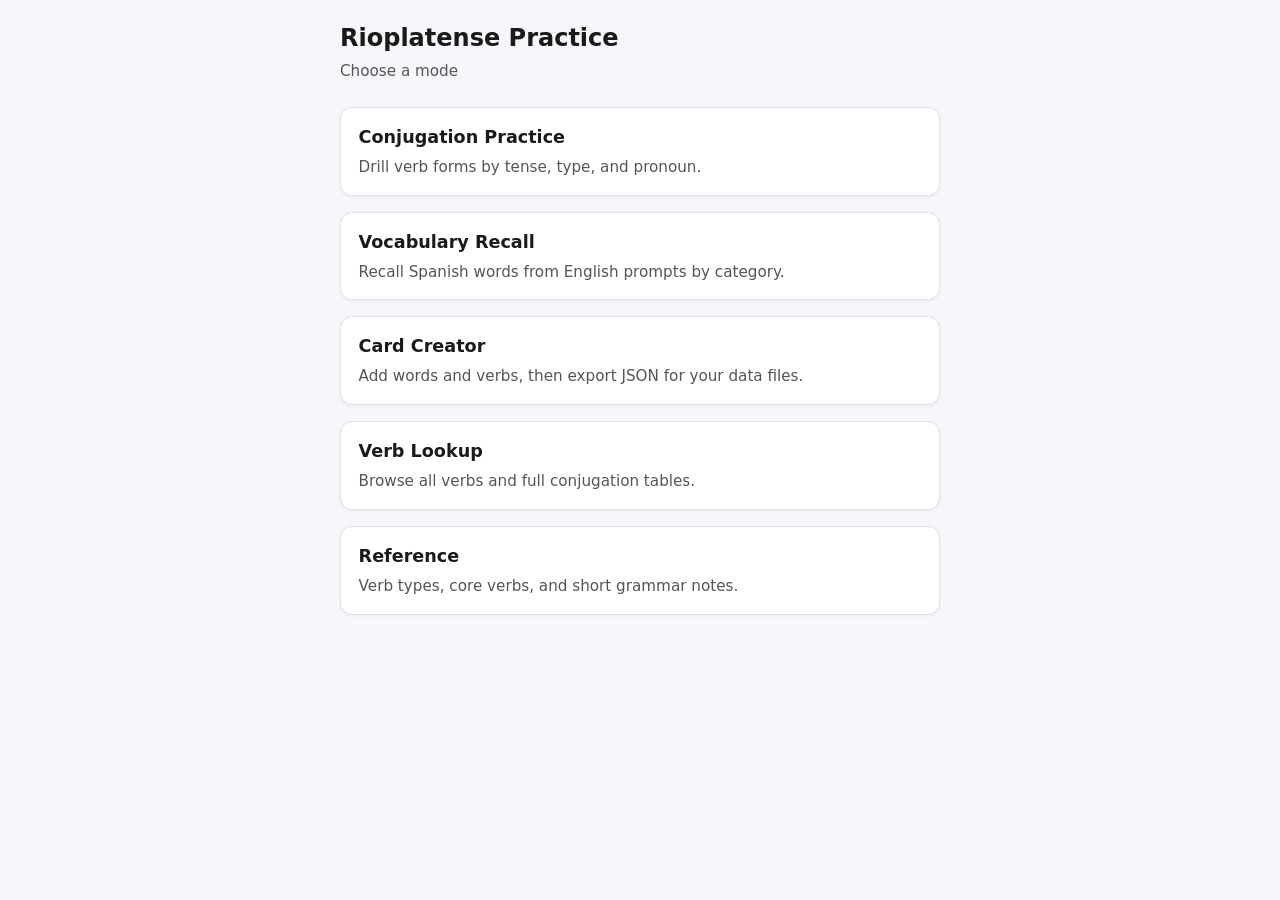
==== index.html @ fb7c8783 "Initial commit: Rioplatense practice app v1. Ship conjugation and vocab drills, verb lookup, card cr" ====
<!DOCTYPE html>
<html lang="en">
  <head>
    <meta charset="UTF-8" />
    <meta name="viewport" content="width=device-width, initial-scale=1.0" />
    <title>Rioplatense Practice</title>
    <link rel="stylesheet" href="css/style.css" />
  </head>
  <body>
    <main class="app">
      <header>
        <h1>Rioplatense Practice</h1>
        <p class="subtitle">Choose a mode</p>
      </header>

      <nav class="mode-nav" aria-label="Practice modes">
        <a class="mode-card" href="conjugation.html">
          <h2>Conjugation Practice</h2>
          <p>Drill verb forms by tense, type, and pronoun.</p>
        </a>
        <a class="mode-card" href="vocab.html">
          <h2>Vocabulary Recall</h2>
          <p>Recall Spanish words from English prompts by category.</p>
        </a>
        <a class="mode-card" href="card-creator.html">
          <h2>Card Creator</h2>
          <p>Add words and verbs, then export JSON for your data files.</p>
        </a>
        <a class="mode-card" href="verbs.html">
          <h2>Verb Lookup</h2>
          <p>Browse all verbs and full conjugation tables.</p>
        </a>
        <a class="mode-card" href="reference.html">
          <h2>Reference</h2>
          <p>Verb types, core verbs, and short grammar notes.</p>
        </a>
      </nav>
    </main>
  </body>
</html>
---- css/style.css ----
/* Rioplatense Practice App — mobile-first base styles */

*,
*::before,
*::after {
  box-sizing: border-box;
}

[hidden] {
  display: none !important;
}

body {
  margin: 0;
  font-family: system-ui, -apple-system, Segoe UI, Roboto, sans-serif;
  line-height: 1.5;
  color: #1a1a1a;
  background: #f6f7fb;
}

.app {
  max-width: 40rem;
  margin: 0 auto;
  padding: 1.25rem;
}

.app-wide {
  max-width: 52rem;
}

header h1 {
  margin: 0 0 0.25rem;
  font-size: 1.5rem;
}

.subtitle {
  margin: 0;
  color: #555;
  font-size: 0.95rem;
}

.back-link {
  margin: 0 0 0.5rem;
  font-size: 0.9rem;
}

.back-link a {
  color: #1f6feb;
  text-decoration: none;
}

.mode-nav {
  display: grid;
  gap: 1rem;
  margin-top: 1.5rem;
}

.mode-card {
  display: block;
  padding: 1rem 1.1rem;
  border: 1px solid #dde1e8;
  border-radius: 0.75rem;
  background: #fff;
  color: inherit;
  text-decoration: none;
  box-shadow: 0 1px 3px rgb(0 0 0 / 6%);
}

.mode-card h2 {
  margin: 0 0 0.35rem;
  font-size: 1.1rem;
}

.mode-card p {
  margin: 0;
  color: #555;
  font-size: 0.95rem;
}

.status {
  margin: 1rem 0;
  padding: 0.75rem 1rem;
  background: #e8f4ea;
  border-radius: 0.5rem;
  font-size: 0.9rem;
}

.status.error {
  background: #fdecea;
  color: #8a1f11;
}

.settings-overlay {
  margin-top: 1rem;
}

.settings-dialog {
  padding: 1rem;
  background: #fff;
  border: 1px solid #dde1e8;
  border-radius: 0.75rem;
  box-shadow: 0 2px 8px rgb(0 0 0 / 8%);
}

.settings-dialog h2 {
  margin: 0 0 0.35rem;
  font-size: 1.1rem;
}

.settings-summary {
  margin: 0.75rem 0 1rem;
  padding: 0.65rem 0.85rem;
  background: #f3f6fb;
  border-radius: 0.5rem;
  font-size: 0.9rem;
}

.session-bar {
  display: grid;
  gap: 0.75rem;
  margin: 1rem 0;
}

.session-bar--review-only {
  grid-template-columns: 1fr;
}

.drill-session--review-only .answer-form,
.drill-session--review-only .secondary-actions,
.drill-session--review-only .stats-chip {
  display: none !important;
}

.stats-chip {
  display: grid;
  gap: 0.15rem;
  width: 100%;
  padding: 0.85rem 1rem;
  border: 2px solid #1f6feb;
  border-radius: 0.75rem;
  background: #eef3ff;
  color: #1a1a1a;
  text-align: left;
}

.stats-chip-title {
  font-size: 0.75rem;
  font-weight: 700;
  text-transform: uppercase;
  letter-spacing: 0.05em;
  color: #1f6feb;
}

.stats-chip-values {
  font-size: 1.15rem;
  font-weight: 700;
}

.stats-chip-hint {
  font-size: 0.78rem;
  color: #555;
}

.modal-overlay {
  position: fixed;
  inset: 0;
  z-index: 20;
  display: grid;
  place-items: center;
  padding: 1rem;
  background: rgb(0 0 0 / 45%);
}

.modal-overlay[hidden] {
  display: none;
}

.modal-dialog {
  width: min(100%, 28rem);
  max-height: min(90vh, 640px);
  overflow: auto;
  padding: 1rem;
  border-radius: 0.75rem;
  background: #fff;
  box-shadow: 0 8px 32px rgb(0 0 0 / 20%);
}

.modal-dialog-wide {
  width: min(100%, 36rem);
}

.modal-dialog h2 {
  margin: 0 0 0.5rem;
  font-size: 1.15rem;
}

.modal-dialog h3 {
  margin: 1rem 0 0.35rem;
  font-size: 0.95rem;
}

.stats-table {
  width: 100%;
  border-collapse: collapse;
  font-size: 0.88rem;
}

.stats-table th,
.stats-table td {
  padding: 0.35rem 0.5rem;
  border-bottom: 1px solid #e8ebf0;
  text-align: left;
}

.stats-reset {
  width: 100%;
  margin-top: 1rem;
}

.picker-toggle {
  width: 100%;
  text-align: left;
}

.picker-toolbar {
  display: grid;
  grid-template-columns: repeat(2, 1fr);
  gap: 0.5rem;
  margin-bottom: 0.75rem;
}

.picker-toolbar .secondary-action {
  padding-inline: 0.5rem;
  font-size: 0.85rem;
}

.picker-scroll {
  max-height: 12rem;
  overflow: auto;
  padding-right: 0.25rem;
}

.verb-picker-list {
  max-height: min(50vh, 24rem);
  margin-bottom: 0.75rem;
}

.picker-tier-heading {
  margin: 0.75rem 0 0.35rem;
  font-size: 0.82rem;
  font-weight: 700;
  color: #555;
}

.picker-tier-heading:first-child {
  margin-top: 0;
}

.picker-tier-grid {
  margin-bottom: 0.35rem;
}

.dialect-warning {
  margin: 0 0 0.75rem;
  padding: 0.65rem 0.85rem;
  background: #fff8e6;
  border: 1px solid #f0d58a;
  border-radius: 0.5rem;
  color: #6b4f00;
  font-size: 0.88rem;
}

.compact-status {
  margin: 0;
}

.answer-form {
  display: grid;
  gap: 0.5rem;
  margin: 1rem 0 0.75rem;
}

.answer-actions {
  display: grid;
  grid-template-columns: 1fr 1fr;
  gap: 0.75rem;
}

.answer-feedback {
  margin: 0 0 0.75rem;
  padding: 0.65rem 0.85rem;
  border-radius: 0.5rem;
  font-size: 0.95rem;
}

.answer-feedback.is-correct {
  background: #e8f4ea;
  color: #0b6e4f;
}

.answer-feedback.is-accent {
  background: #fff8e6;
  color: #7a5b00;
}

.answer-feedback.is-incorrect {
  background: #fdecea;
  color: #8a1f11;
}

.answer-feedback.is-revealed {
  background: #eef3ff;
  color: #1a1a1a;
}

.drill-actions {
  display: grid;
  gap: 0.75rem;
  margin-top: 0.75rem;
}

.secondary-actions {
  display: grid;
  grid-template-columns: 1fr;
  gap: 0.75rem;
}

.verb-peek-trigger {
  display: inline;
  padding: 0;
  border: 0;
  background: none;
  color: inherit;
  font: inherit;
  font-weight: inherit;
  cursor: default;
}

.verb-peek-trigger.is-unlocked {
  color: #1f6feb;
  text-decoration: underline;
  cursor: pointer;
}

.verb-peek-trigger.is-unlocked:hover {
  color: #1158c7;
}

.verb-peek-trigger:disabled {
  opacity: 1;
}

.verb-detail-english {
  margin: 0 0 0.35rem;
  color: #555;
}

.verb-detail-meta {
  margin: 0 0 0.75rem;
  font-size: 0.85rem;
  color: #666;
}

.verb-type-tags {
  display: flex;
  flex-wrap: wrap;
  gap: 0.5rem;
  align-items: flex-start;
  margin-bottom: 0.75rem;
}

.type-tag {
  display: inline-block;
  padding: 0.25rem 0.55rem;
  border: 1px solid #c8ccd4;
  border-radius: 999px;
  background: #f3f6fb;
  color: #1a1a1a;
  font-size: 0.82rem;
  font-weight: 600;
}

button.type-tag {
  cursor: pointer;
}

.type-tag-compact {
  font-size: 0.75rem;
}

.type-tag-group {
  width: 100%;
}

.type-explain-panel {
  width: 100%;
  margin-top: 0.35rem;
  padding: 0.65rem 0.75rem;
  border-radius: 0.5rem;
  background: #f8f9fc;
  border: 1px solid #e5e8ee;
}

.type-explain-title {
  margin: 0 0 0.35rem;
  font-size: 0.88rem;
  font-weight: 700;
}

.type-explain-body {
  margin: 0;
  font-size: 0.85rem;
  color: #444;
}

.verb-detail-note {
  margin: 0 0 0.75rem;
  font-size: 0.85rem;
  color: #555;
}

.verb-tense-scroll {
  max-height: min(50vh, 22rem);
  overflow: auto;
}

.verb-tense-section h3 {
  margin: 0.75rem 0 0.35rem;
  font-size: 0.95rem;
}

.verb-tense-section:first-child h3 {
  margin-top: 0;
}

.conj-table {
  width: 100%;
  border-collapse: collapse;
  font-size: 0.92rem;
}

.conj-table th,
.conj-table td {
  padding: 0.4rem 0.5rem;
  border-bottom: 1px solid #e8ebf0;
  text-align: left;
  font-weight: 400;
}

.conj-table th {
  width: 42%;
  color: #555;
  font-weight: 600;
}

.conj-row-highlight {
  background: #eef3ff;
}

.conj-row-highlight th,
.conj-row-highlight td {
  font-weight: 700;
}

.verb-list-tier {
  margin: 1.25rem 0 0.5rem;
  font-size: 0.9rem;
  color: #555;
}

.verb-list-tier:first-child {
  margin-top: 0;
}

.verb-list-grid {
  display: grid;
  gap: 0.5rem;
}

.verb-list-item {
  display: grid;
  gap: 0.15rem;
  width: 100%;
  padding: 0.75rem 0.85rem;
  border: 1px solid #dde1e8;
  border-radius: 0.65rem;
  background: #fff;
  color: inherit;
  text-align: left;
  box-shadow: 0 1px 2px rgb(0 0 0 / 4%);
}

.verb-list-infinitive {
  font-size: 1.05rem;
  font-weight: 700;
}

.verb-list-english {
  font-size: 0.9rem;
  color: #555;
}

.verb-list-tags {
  display: flex;
  flex-wrap: wrap;
  gap: 0.35rem;
  margin-top: 0.25rem;
}

.verb-list-incomplete {
  font-size: 0.75rem;
  color: #7a5b00;
}

.reference-list li {
  margin-bottom: 0.35rem;
}

@media (min-width: 36rem) {
  .session-bar {
    grid-template-columns: 1fr auto;
    align-items: stretch;
  }
}

@media (max-width: 22rem) {
  .picker-toolbar {
    grid-template-columns: 1fr;
  }
}

.panel {
  margin-bottom: 1rem;
  padding: 1rem;
  background: #fff;
  border: 1px solid #dde1e8;
  border-radius: 0.75rem;
}

.panel-title {
  margin: 0 0 0.75rem;
  font-size: 1rem;
}

.fieldset {
  margin: 0 0 1rem;
  padding: 0.75rem;
  border: 1px solid #e5e8ee;
  border-radius: 0.5rem;
}

.fieldset legend {
  padding: 0 0.25rem;
  font-size: 0.85rem;
  font-weight: 600;
}

details.fieldset.collapsible {
  padding: 0;
}

details.fieldset.collapsible summary {
  display: flex;
  align-items: center;
  justify-content: space-between;
  gap: 0.5rem;
  padding: 0.75rem;
  list-style: none;
  cursor: pointer;
  font-size: 0.85rem;
  font-weight: 600;
}

details.fieldset.collapsible summary::-webkit-details-marker {
  display: none;
}

details.fieldset.collapsible summary::after {
  flex-shrink: 0;
  color: #666;
  font-size: 0.95rem;
  content: "▸";
}

details.fieldset.collapsible[open] summary::after {
  content: "▾";
}

details.fieldset.collapsible .checkbox-grid {
  padding: 0 0.75rem 0.75rem;
}

.field {
  display: grid;
  gap: 0.35rem;
  margin-bottom: 0.75rem;
}

.field-hint {
  margin: 0 0 0.75rem;
  color: #666;
  font-size: 0.85rem;
}

label {
  font-size: 0.85rem;
  font-weight: 600;
}

.checkbox-grid {
  display: grid;
  gap: 0.35rem;
}

.checkbox-label {
  display: flex;
  align-items: flex-start;
  gap: 0.4rem;
  font-size: 0.9rem;
  font-weight: 400;
}

.checkbox-note {
  color: #7a5b00;
  font-size: 0.82rem;
}

.radio-group {
  display: grid;
  gap: 0.45rem;
}

.radio-label {
  display: flex;
  align-items: flex-start;
  gap: 0.4rem;
  font-size: 0.9rem;
  font-weight: 400;
}

.controls {
  display: grid;
  gap: 1rem;
  margin-bottom: 1rem;
}

select,
button,
input,
textarea {
  font: inherit;
}

select,
button,
input,
textarea {
  padding: 0.65rem 0.85rem;
  border: 1px solid #c8ccd4;
  border-radius: 0.5rem;
  background: #fff;
}

button {
  cursor: pointer;
  background: #1f6feb;
  border-color: #1f6feb;
  color: #fff;
  font-weight: 600;
}

button.secondary-action {
  background: #fff;
  border-color: #c8ccd4;
  color: #1a1a1a;
}

button:disabled {
  opacity: 0.5;
  cursor: not-allowed;
}

.primary-action {
  width: 100%;
}

.card {
  min-height: 8rem;
  padding: 1.25rem;
  background: #fff;
  border: 1px solid #dde1e8;
  border-radius: 0.75rem;
  box-shadow: 0 1px 3px rgb(0 0 0 / 6%);
}

.card-label {
  margin: 0 0 0.5rem;
  font-size: 0.8rem;
  font-weight: 700;
  text-transform: uppercase;
  letter-spacing: 0.04em;
  color: #666;
}

.card-prompt {
  margin: 0;
  font-size: 1.35rem;
  font-weight: 700;
}

.card-hint {
  margin: 0.5rem 0 0;
  color: #555;
  font-size: 0.95rem;
}

.meta {
  margin: 0.75rem 0;
  color: #555;
  font-size: 0.9rem;
}

.creator-grid {
  display: grid;
  gap: 1rem;
}

.panel-wide {
  grid-column: 1 / -1;
}

.stack-form {
  display: grid;
  gap: 0.25rem;
}

.creator-row {
  display: grid;
  gap: 0.75rem;
}

.conjugation-details {
  margin: 0.5rem 0;
  padding: 0.75rem;
  border: 1px solid #e5e8ee;
  border-radius: 0.5rem;
  background: #fafbfc;
}

.conjugation-details summary {
  cursor: pointer;
  font-weight: 600;
}

.conjugation-grid {
  display: grid;
  gap: 0.5rem;
  margin-top: 0.75rem;
}

.export-block {
  margin-bottom: 1rem;
}

.export-header {
  display: flex;
  align-items: center;
  justify-content: space-between;
  gap: 0.75rem;
  margin-bottom: 0.35rem;
}

.export-header h3 {
  margin: 0;
  font-size: 0.95rem;
}

textarea {
  width: 100%;
  resize: vertical;
  font-family: ui-monospace, SFMono-Regular, Menlo, Consolas, monospace;
  font-size: 0.8rem;
}

code {
  font-family: ui-monospace, SFMono-Regular, Menlo, Consolas, monospace;
  font-size: 0.85em;
}

@media (min-width: 36rem) {
  .creator-row {
    grid-template-columns: 1fr 1fr;
  }

  .creator-grid {
    grid-template-columns: 1fr 1fr;
  }
}

@media (min-width: 48rem) {
  .conjugation-grid {
    grid-template-columns: 1fr 1fr;
  }
}
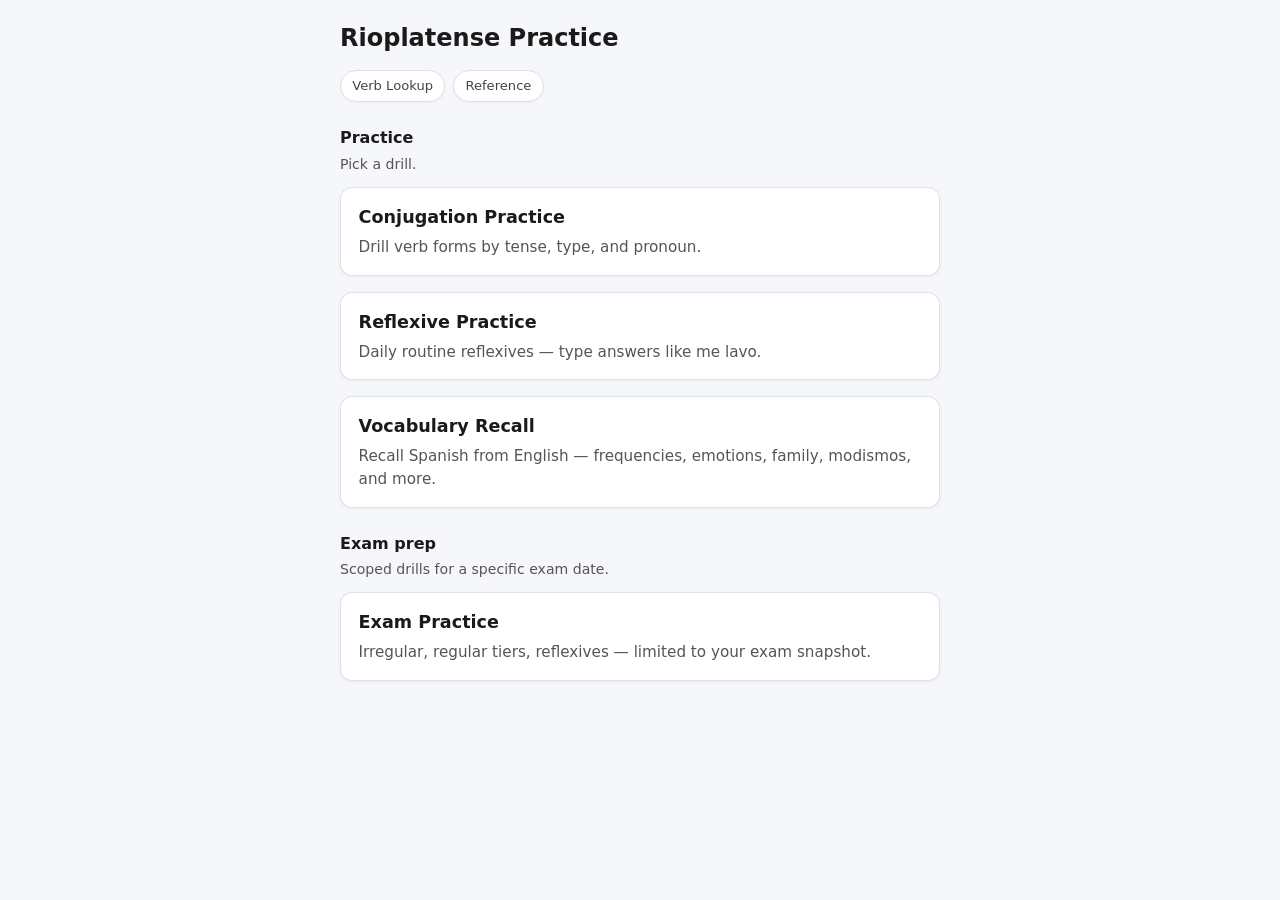
==== commit 88506d00: "Expand practice app with exam prep, reflexives, and drill UX improvements. Adds exam hub with scoped" ====
--- a/index.html
+++ b/index.html
@@ -10,31 +10,42 @@
     <main class="app">
       <header>
         <h1>Rioplatense Practice</h1>
-        <p class="subtitle">Choose a mode</p>
+        <nav class="tools-bar" aria-label="Tools">
+          <!-- Card Creator hidden for now — page kept at card-creator.html; not used on phone. Re-enable when adding data via UI again. -->
+          <a class="tool-link" href="verbs.html">Verb Lookup</a>
+          <a class="tool-link" href="reference.html">Reference</a>
+        </nav>
       </header>
 
-      <nav class="mode-nav" aria-label="Practice modes">
-        <a class="mode-card" href="conjugation.html">
-          <h2>Conjugation Practice</h2>
-          <p>Drill verb forms by tense, type, and pronoun.</p>
-        </a>
-        <a class="mode-card" href="vocab.html">
-          <h2>Vocabulary Recall</h2>
-          <p>Recall Spanish words from English prompts by category.</p>
-        </a>
-        <a class="mode-card" href="card-creator.html">
-          <h2>Card Creator</h2>
-          <p>Add words and verbs, then export JSON for your data files.</p>
-        </a>
-        <a class="mode-card" href="verbs.html">
-          <h2>Verb Lookup</h2>
-          <p>Browse all verbs and full conjugation tables.</p>
-        </a>
-        <a class="mode-card" href="reference.html">
-          <h2>Reference</h2>
-          <p>Verb types, core verbs, and short grammar notes.</p>
-        </a>
-      </nav>
+      <section class="home-section" aria-labelledby="practice-heading">
+        <h2 id="practice-heading" class="home-section-title">Practice</h2>
+        <p class="home-section-intro">Pick a drill.</p>
+        <nav class="mode-nav" aria-label="Practice drills">
+          <a class="mode-card" href="conjugation.html">
+            <h3>Conjugation Practice</h3>
+            <p>Drill verb forms by tense, type, and pronoun.</p>
+          </a>
+          <a class="mode-card" href="reflexive.html">
+            <h3>Reflexive Practice</h3>
+            <p>Daily routine reflexives — type answers like me lavo.</p>
+          </a>
+          <a class="mode-card" href="vocab.html">
+            <h3>Vocabulary Recall</h3>
+            <p>Recall Spanish from English — frequencies, emotions, family, modismos, and more.</p>
+          </a>
+        </nav>
+      </section>
+
+      <section class="home-section" aria-labelledby="exam-heading">
+        <h2 id="exam-heading" class="home-section-title">Exam prep</h2>
+        <p class="home-section-intro">Scoped drills for a specific exam date.</p>
+        <nav class="mode-nav" aria-label="Exam practice">
+          <a class="mode-card" href="exam.html">
+            <h3>Exam Practice</h3>
+            <p>Irregular, regular tiers, reflexives — limited to your exam snapshot.</p>
+          </a>
+        </nav>
+      </section>
     </main>
   </body>
 </html>
--- a/css/style.css
+++ b/css/style.css
@@ -37,6 +37,52 @@
   margin: 0;
   color: #555;
   font-size: 0.95rem;
+}
+
+.tools-bar {
+  display: flex;
+  flex-wrap: wrap;
+  gap: 0.5rem;
+  margin-top: 0.85rem;
+}
+
+.tool-link {
+  display: inline-block;
+  padding: 0.35rem 0.7rem;
+  border: 1px solid #dde1e8;
+  border-radius: 999px;
+  background: #fff;
+  color: #444;
+  font-size: 0.82rem;
+  text-decoration: none;
+  box-shadow: 0 1px 2px rgb(0 0 0 / 4%);
+}
+
+.tool-link:hover,
+.tool-link:focus-visible {
+  border-color: #2a4570;
+  color: #2a4570;
+  background: #eef4ff;
+}
+
+.home-section {
+  margin-top: 1.5rem;
+}
+
+.home-section-title {
+  margin: 0;
+  font-size: 1rem;
+  font-weight: 700;
+}
+
+.home-section-intro {
+  margin: 0.2rem 0 0.75rem;
+  color: #555;
+  font-size: 0.88rem;
+}
+
+.home-section .mode-nav {
+  margin-top: 0;
 }
 
 .back-link {
@@ -66,15 +112,65 @@
   box-shadow: 0 1px 3px rgb(0 0 0 / 6%);
 }
 
-.mode-card h2 {
+.mode-card h2,
+.mode-card h3 {
   margin: 0 0 0.35rem;
   font-size: 1.1rem;
+  font-weight: 700;
 }
 
 .mode-card p {
   margin: 0;
   color: #555;
   font-size: 0.95rem;
+}
+
+.exam-section {
+  margin-top: 1.5rem;
+}
+
+.exam-section h2 {
+  margin: 0 0 0.35rem;
+}
+
+.exam-date,
+.exam-intro {
+  margin: 0.35rem 0 0;
+  color: #555;
+}
+
+.exam-block {
+  margin-top: 1.25rem;
+}
+
+.exam-block h3 {
+  margin: 0 0 0.75rem;
+  font-size: 1rem;
+}
+
+.exam-card-meta {
+  margin-top: 0.5rem !important;
+  color: #666 !important;
+  font-size: 0.85rem !important;
+}
+
+.mode-card-static {
+  cursor: default;
+}
+
+.mode-card.is-disabled,
+.mode-card-static.is-disabled {
+  opacity: 0.72;
+  background: #f7f8fa;
+}
+
+.exam-scope-banner {
+  margin: 0.5rem 0 0;
+  padding: 0.55rem 0.75rem;
+  border-radius: 0.5rem;
+  background: #eef4ff;
+  color: #2a4570;
+  font-size: 0.92rem;
 }
 
 .status {
@@ -278,6 +374,78 @@
   display: grid;
   gap: 0.5rem;
   margin: 1rem 0 0.75rem;
+}
+
+.conjugation-table-drill {
+  display: grid;
+  gap: 0.35rem;
+  margin: 0.75rem 0 0.5rem;
+}
+
+.conjugation-table-row {
+  display: grid;
+  gap: 0.15rem;
+}
+
+.conjugation-table-row-head {
+  display: flex;
+  flex-wrap: wrap;
+  align-items: baseline;
+  gap: 0.35rem;
+}
+
+.conjugation-table-label {
+  font-size: 0.82rem;
+  font-weight: 600;
+  min-width: 4.75rem;
+}
+
+.conjugation-table-input {
+  width: 100%;
+  padding: 0.38rem 0.55rem;
+  border: 1px solid #dde1e8;
+  border-radius: 0.45rem;
+  font: inherit;
+}
+
+.conjugation-table-feedback {
+  font-size: 0.78rem;
+  line-height: 1.25;
+}
+
+.conjugation-table-feedback.is-correct {
+  color: #1a7f37;
+}
+
+.conjugation-table-feedback.is-accent {
+  color: #9a6700;
+}
+
+.conjugation-table-feedback.is-incorrect {
+  color: #cf222e;
+}
+
+.conjugation-table-feedback.is-revealed {
+  color: #555;
+}
+
+.stem-change-hint {
+  font-size: 0.76rem;
+  line-height: 1.25;
+  color: #7c5a00;
+  font-weight: 500;
+}
+
+.card-stem-hint {
+  margin: 0.2rem 0 0;
+}
+
+.card-stem-hint .stem-change-hint {
+  font-size: 0.82rem;
+}
+
+.drill-session--review-only .conjugation-table-input {
+  display: none;
 }
 
 .answer-actions {
@@ -386,6 +554,34 @@
 
 .type-tag-compact {
   font-size: 0.75rem;
+}
+
+.type-tag-reflexive {
+  background: #eef4ff;
+  color: #2a4570;
+}
+
+.filter-tabs {
+  display: flex;
+  flex-wrap: wrap;
+  gap: 0.5rem;
+  margin: 1rem 0 0.75rem;
+}
+
+.filter-tab {
+  padding: 0.45rem 0.75rem;
+  border: 1px solid #dde1e8;
+  border-radius: 999px;
+  background: #fff;
+  color: inherit;
+  font: inherit;
+  cursor: pointer;
+}
+
+.filter-tab.is-active {
+  border-color: #2a4570;
+  background: #eef4ff;
+  color: #2a4570;
 }
 
 .type-tag-group {
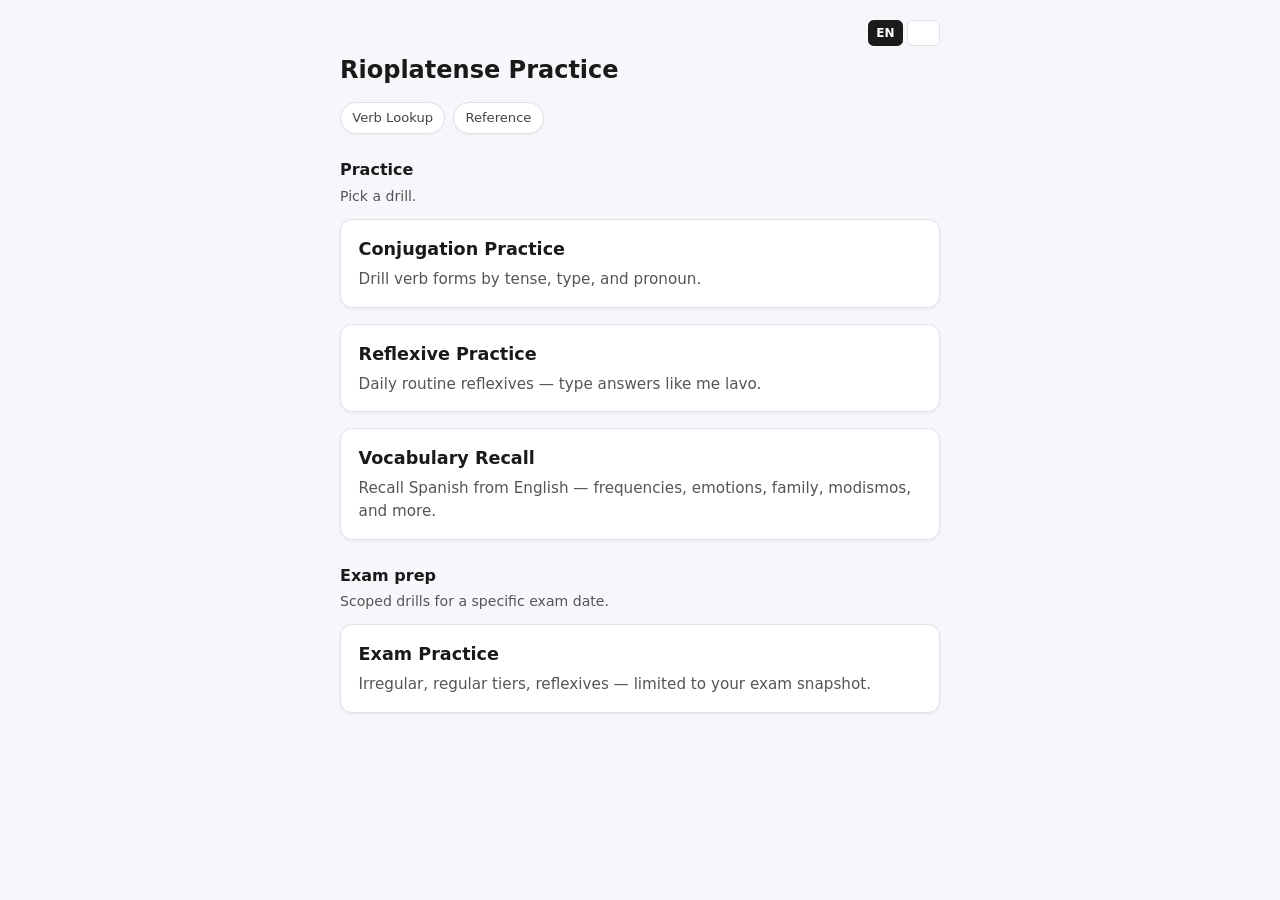
==== commit b3280cbf: "Add full EN/ES UI locale pack on feature branch. Introduce i18n modules with 281 matched keys, heade" ====
--- a/index.html
+++ b/index.html
@@ -9,43 +9,48 @@
   <body>
     <main class="app">
       <header>
-        <h1>Rioplatense Practice</h1>
-        <nav class="tools-bar" aria-label="Tools">
+        <div class="header-top">
+          <div id="locale-toggle"></div>
+        </div>
+        <h1 data-i18n="home.title">Rioplatense Practice</h1>
+        <nav class="tools-bar" data-i18n-aria="nav.toolsAria">
           <!-- Card Creator hidden for now — page kept at card-creator.html; not used on phone. Re-enable when adding data via UI again. -->
-          <a class="tool-link" href="verbs.html">Verb Lookup</a>
-          <a class="tool-link" href="reference.html">Reference</a>
+          <a class="tool-link" href="verbs.html" data-i18n="nav.verbLookup">Verb Lookup</a>
+          <a class="tool-link" href="reference.html" data-i18n="nav.reference">Reference</a>
         </nav>
       </header>
 
       <section class="home-section" aria-labelledby="practice-heading">
-        <h2 id="practice-heading" class="home-section-title">Practice</h2>
-        <p class="home-section-intro">Pick a drill.</p>
-        <nav class="mode-nav" aria-label="Practice drills">
+        <h2 id="practice-heading" class="home-section-title" data-i18n="home.practiceHeading">Practice</h2>
+        <p class="home-section-intro" data-i18n="home.practiceIntro">Pick a drill.</p>
+        <nav class="mode-nav" data-i18n-aria="nav.practiceDrillsAria">
           <a class="mode-card" href="conjugation.html">
-            <h3>Conjugation Practice</h3>
-            <p>Drill verb forms by tense, type, and pronoun.</p>
+            <h3 data-i18n="home.conjugationTitle">Conjugation Practice</h3>
+            <p data-i18n="home.conjugationDesc">Drill verb forms by tense, type, and pronoun.</p>
           </a>
           <a class="mode-card" href="reflexive.html">
-            <h3>Reflexive Practice</h3>
-            <p>Daily routine reflexives — type answers like me lavo.</p>
+            <h3 data-i18n="home.reflexiveTitle">Reflexive Practice</h3>
+            <p data-i18n="home.reflexiveDesc">Daily routine reflexives — type answers like me lavo.</p>
           </a>
           <a class="mode-card" href="vocab.html">
-            <h3>Vocabulary Recall</h3>
-            <p>Recall Spanish from English — frequencies, emotions, family, modismos, and more.</p>
+            <h3 data-i18n="home.vocabTitle">Vocabulary Recall</h3>
+            <p data-i18n="home.vocabDesc">Recall Spanish from English — frequencies, emotions, family, modismos, and more.</p>
           </a>
         </nav>
       </section>
 
       <section class="home-section" aria-labelledby="exam-heading">
-        <h2 id="exam-heading" class="home-section-title">Exam prep</h2>
-        <p class="home-section-intro">Scoped drills for a specific exam date.</p>
-        <nav class="mode-nav" aria-label="Exam practice">
+        <h2 id="exam-heading" class="home-section-title" data-i18n="home.examHeading">Exam prep</h2>
+        <p class="home-section-intro" data-i18n="home.examIntro">Scoped drills for a specific exam date.</p>
+        <nav class="mode-nav" data-i18n-aria="nav.examPracticeAria">
           <a class="mode-card" href="exam.html">
-            <h3>Exam Practice</h3>
-            <p>Irregular, regular tiers, reflexives — limited to your exam snapshot.</p>
+            <h3 data-i18n="home.examTitle">Exam Practice</h3>
+            <p data-i18n="home.examDesc">Irregular, regular tiers, reflexives — limited to your exam snapshot.</p>
           </a>
         </nav>
       </section>
     </main>
+
+    <script type="module" src="src/home.js"></script>
   </body>
 </html>
--- a/css/style.css
+++ b/css/style.css
@@ -998,3 +998,29 @@
     grid-template-columns: 1fr 1fr;
   }
 }
+
+.header-top {
+  display: flex;
+  justify-content: flex-end;
+  margin-bottom: 0.35rem;
+}
+
+.locale-toggle {
+  display: inline-flex;
+  gap: 0.25rem;
+}
+
+.locale-btn {
+  font-size: 0.75rem;
+  padding: 0.2rem 0.45rem;
+  border: 1px solid #dde1e8;
+  border-radius: 0.35rem;
+  background: #fff;
+  cursor: pointer;
+}
+
+.locale-btn.is-active {
+  background: #1a1a1a;
+  color: #fff;
+  border-color: #1a1a1a;
+}
